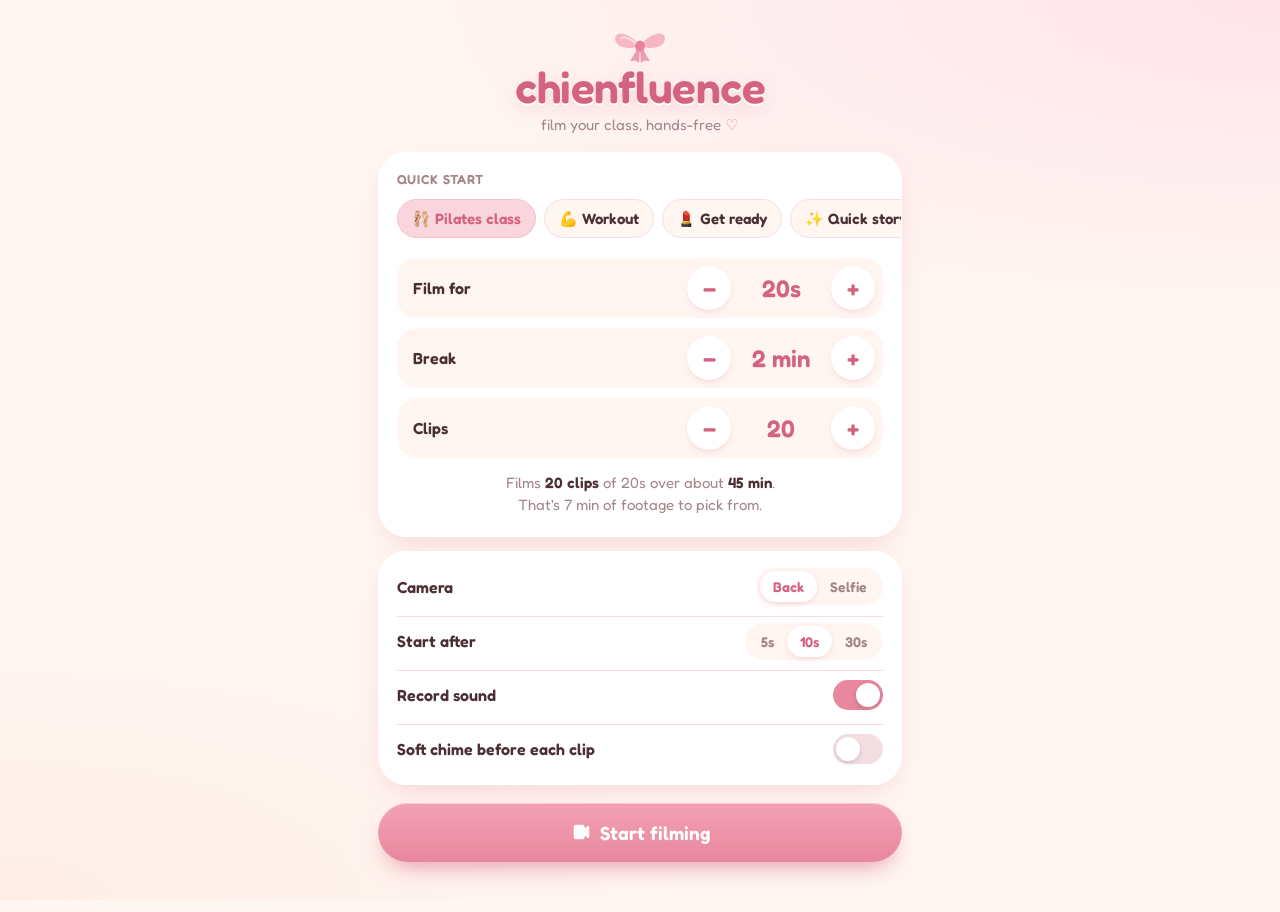
==== index.html @ 876bb77f "Chienfluence: cute interval video recorder for iPhone Set clip length, break length and clip count, " ====
<!doctype html>
<html lang="en">
<head>
  <meta charset="utf-8">
  <meta name="viewport" content="width=device-width, initial-scale=1, maximum-scale=1, user-scalable=no, viewport-fit=cover">
  <title>Chienfluence</title>
  <meta name="description" content="Film a whole class in short clips, hands-free. Pick your favorites and save them or join them into one video.">
  <meta name="theme-color" content="#fff6f2">
  <meta name="color-scheme" content="light">
  <meta name="mobile-web-app-capable" content="yes">
  <meta name="apple-mobile-web-app-capable" content="yes">
  <meta name="apple-mobile-web-app-status-bar-style" content="default">
  <meta name="apple-mobile-web-app-title" content="Chienfluence">
  <link rel="manifest" href="manifest.webmanifest">
  <link rel="apple-touch-icon" href="icons/apple-touch-icon.png">
  <link rel="icon" href="icons/icon-192.png">
  <link rel="preconnect" href="https://fonts.googleapis.com">
  <link rel="preconnect" href="https://fonts.gstatic.com" crossorigin>
  <link rel="stylesheet" href="https://fonts.googleapis.com/css2?family=Fredoka:wght@500;600;700&display=swap">
  <link rel="stylesheet" href="style.css?v=1">
</head>
<body>
  <!-- ============ HOME / SETUP ============ -->
  <main id="home" class="screen">
    <header class="brand">
      <svg class="bow" viewBox="0 0 64 40" aria-hidden="true"><use href="#i-bow"/></svg>
      <h1>chienfluence</h1>
      <p class="tag">film your class, hands-free <span aria-hidden="true">♡</span></p>
    </header>

    <div id="install-tip" class="tip" hidden>
      <span>Add me to your Home Screen: tap <b>Share</b> <svg class="ico-inline" viewBox="0 0 24 24" aria-hidden="true"><use href="#i-share"/></svg> then <b>Add to Home Screen</b></span>
      <button class="x" aria-label="Hide tip">×</button>
    </div>

    <section class="card">
      <p class="label">Quick start</p>
      <div id="presets" class="chips" role="radiogroup" aria-label="Presets"></div>

      <div class="steppers">
        <div class="stepper" data-key="clip">
          <span class="s-label">Film for</span>
          <button class="round" data-dir="-1" aria-label="Shorter clips">−</button>
          <output class="s-value"></output>
          <button class="round" data-dir="1" aria-label="Longer clips">+</button>
        </div>
        <div class="stepper" data-key="brk">
          <span class="s-label">Break</span>
          <button class="round" data-dir="-1" aria-label="Shorter breaks">−</button>
          <output class="s-value"></output>
          <button class="round" data-dir="1" aria-label="Longer breaks">+</button>
        </div>
        <div class="stepper" data-key="count">
          <span class="s-label">Clips</span>
          <button class="round" data-dir="-1" aria-label="Fewer clips">−</button>
          <output class="s-value"></output>
          <button class="round" data-dir="1" aria-label="More clips">+</button>
        </div>
      </div>

      <p id="summary" class="summary"></p>
    </section>

    <section class="card options">
      <div class="opt">
        <span>Camera</span>
        <div class="seg" id="opt-facing" role="radiogroup" aria-label="Camera">
          <button data-v="environment" role="radio">Back</button>
          <button data-v="user" role="radio">Selfie</button>
        </div>
      </div>
      <div class="opt">
        <span>Start after</span>
        <div class="seg" id="opt-delay" role="radiogroup" aria-label="Start after">
          <button data-v="5" role="radio">5s</button>
          <button data-v="10" role="radio">10s</button>
          <button data-v="30" role="radio">30s</button>
        </div>
      </div>
      <label class="opt switch">
        <span>Record sound</span>
        <input type="checkbox" id="opt-sound"><i></i>
      </label>
      <label class="opt switch">
        <span>Soft chime before each clip</span>
        <input type="checkbox" id="opt-chime"><i></i>
      </label>
    </section>

    <button id="start" class="btn primary big">
      <svg viewBox="0 0 24 24" aria-hidden="true"><use href="#i-cam"/></svg>
      Start filming
    </button>

    <section id="past" hidden>
      <h2>Your sessions</h2>
      <ul id="sessions"></ul>
    </section>
  </main>

  <!-- ============ SHOOTING ============ -->
  <section id="shoot" class="screen" hidden>
    <video id="cam" playsinline muted autoplay></video>
    <div class="shade"></div>

    <div class="hud-top">
      <span id="pill-count" class="pill"></span>
      <span id="pill-rec" class="pill rec" hidden><i></i><span id="rec-time">0:00</span></span>
      <button id="flip" class="pill icon" aria-label="Switch camera"><svg viewBox="0 0 24 24"><use href="#i-flip"/></svg></button>
    </div>

    <div id="center" class="center">
      <div class="ring-wrap">
        <svg class="ring" viewBox="0 0 120 120" aria-hidden="true">
          <circle cx="60" cy="60" r="54" class="ring-bg"/>
          <circle cx="60" cy="60" r="54" class="ring-fg" id="ring-fg"/>
        </svg>
        <div class="ring-text">
          <span id="big" class="big-num"></span>
          <span id="small" class="small-txt"></span>
        </div>
      </div>
      <p id="status" class="status"></p>
    </div>

    <p id="awake-tip" class="awake-tip" hidden>Tip: set <b>Auto-Lock</b> to <b>Never</b> in Settings so your screen stays on</p>

    <div class="hud-bottom">
      <button id="skip" class="btn glass" hidden>Film now</button>
      <button id="stop" class="btn glass">Done</button>
    </div>
  </section>

  <!-- ============ REVIEW ============ -->
  <section id="review" class="screen" hidden>
    <header class="bar">
      <button id="back" class="round ghost" aria-label="Back"><svg viewBox="0 0 24 24"><use href="#i-back"/></svg></button>
      <div class="bar-title">
        <h2>Your clips</h2>
        <p id="review-sub"></p>
      </div>
      <button id="select-all" class="link">Select all</button>
    </header>
    <p class="hint">Tap a clip to watch it. Tap <span class="mini-heart">♡</span> to pick it.</p>
    <ul id="grid" class="grid"></ul>

    <footer class="actions" id="actions"></footer>
  </section>

  <!-- ============ CLIP PLAYER ============ -->
  <dialog id="player" class="modal">
    <div class="player-box">
      <video id="player-video" playsinline controls loop></video>
      <div class="player-actions">
        <button id="p-pick" class="btn soft"><span class="h">♡</span> Pick</button>
        <button id="p-save" class="btn soft">Save</button>
        <button id="p-del" class="btn soft danger">Delete</button>
      </div>
      <button id="p-close" class="round close" aria-label="Close">×</button>
    </div>
  </dialog>

  <!-- ============ SHEET (confirm, join result, errors) ============ -->
  <dialog id="sheet" class="modal sheet">
    <div class="sheet-box" id="sheet-box"></div>
  </dialog>

  <div id="toast" class="toast" role="status" aria-live="polite"></div>

  <!-- icons -->
  <svg width="0" height="0" style="position:absolute" aria-hidden="true">
    <symbol id="i-bow" viewBox="0 0 64 40">
      <path d="M32 20C24 8 8 2 5 9c-3 7 5 18 27 11z" fill="#f7b6c4"/>
      <path d="M32 20c8-12 24-18 27-11 3 7-5 18-27 11z" fill="#f7b6c4"/>
      <path d="M30 21l-9 16 6-1 4 3 1-18zM34 21l9 16-6-1-4 3-1-18z" fill="#ef9db0"/>
      <ellipse cx="32" cy="20" rx="5.5" ry="6" fill="#e9839b"/>
      <path d="M11 11c4-2 11 1 16 6" stroke="#fff" stroke-opacity=".6" stroke-width="2" fill="none" stroke-linecap="round"/>
    </symbol>
    <symbol id="i-cam" viewBox="0 0 24 24"><path fill="currentColor" d="M4 6.5A2.5 2.5 0 0 1 6.5 4h7A2.5 2.5 0 0 1 16 6.5v1.3l3.4-2.1A1 1 0 0 1 21 6.6v10.8a1 1 0 0 1-1.6.9L16 16.2v1.3a2.5 2.5 0 0 1-2.5 2.5h-7A2.5 2.5 0 0 1 4 17.5z"/></symbol>
    <symbol id="i-flip" viewBox="0 0 24 24"><path fill="none" stroke="currentColor" stroke-width="2" stroke-linecap="round" stroke-linejoin="round" d="M20 11a8 8 0 0 0-14.3-4.9L4 8M4 4v4h4M4 13a8 8 0 0 0 14.3 4.9L20 16m0 4v-4h-4"/></symbol>
    <symbol id="i-back" viewBox="0 0 24 24"><path fill="none" stroke="currentColor" stroke-width="2.4" stroke-linecap="round" stroke-linejoin="round" d="M15 5l-7 7 7 7"/></symbol>
    <symbol id="i-share" viewBox="0 0 24 24"><path fill="none" stroke="currentColor" stroke-width="2" stroke-linecap="round" stroke-linejoin="round" d="M12 3v12M8 7l4-4 4 4M6 11H5v9h14v-9h-1"/></symbol>
    <symbol id="i-trash" viewBox="0 0 24 24"><path fill="none" stroke="currentColor" stroke-width="2" stroke-linecap="round" stroke-linejoin="round" d="M4 7h16M10 11v6M14 11v6M6 7l1 12a2 2 0 0 0 2 2h6a2 2 0 0 0 2-2l1-12M9 7V5a1 1 0 0 1 1-1h4a1 1 0 0 1 1 1v2"/></symbol>
    <symbol id="i-play" viewBox="0 0 24 24"><path fill="currentColor" d="M8 5.5v13a1 1 0 0 0 1.5.9l10.5-6.5a1 1 0 0 0 0-1.8L9.5 4.6A1 1 0 0 0 8 5.5z"/></symbol>
  </svg>

  <script type="module" src="app.js?v=1"></script>
</body>
</html>
---- style.css ----
:root {
  --cream: #fff6f2;
  --cream-2: #fdebe6;
  --card: #ffffff;
  --blush: #f9d6dd;
  --blush-2: #f6c2cd;
  --rose: #e8879e;
  --rose-deep: #d4637f;
  --cocoa: #4a3034;
  --muted: #a3858a;
  --line: #f3dfe2;
  --shadow: 0 10px 30px -12px rgba(212, 99, 127, .35);
  --round: "Fredoka", ui-rounded, "SF Pro Rounded", system-ui, sans-serif;
  --body: ui-rounded, "SF Pro Rounded", "Fredoka", system-ui, -apple-system, sans-serif;
  --safe-t: env(safe-area-inset-top, 0px);
  --safe-b: env(safe-area-inset-bottom, 0px);
  color-scheme: light;
}

* { box-sizing: border-box; -webkit-tap-highlight-color: transparent; }
html, body { margin: 0; height: 100%; }
body {
  font-family: var(--body);
  color: var(--cocoa);
  background:
    radial-gradient(120% 60% at 100% 0%, #ffe4ea 0%, transparent 60%),
    radial-gradient(90% 50% at 0% 100%, #ffeee6 0%, transparent 60%),
    var(--cream);
  background-attachment: fixed;
  -webkit-font-smoothing: antialiased;
  -webkit-user-select: none;
  user-select: none;
  overscroll-behavior: none;
}
button { font: inherit; color: inherit; border: 0; background: none; cursor: pointer; padding: 0; }
svg { display: block; }
[hidden] { display: none !important; }

.screen {
  min-height: 100dvh;
  padding: calc(var(--safe-t) + 18px) 18px calc(var(--safe-b) + 24px);
  max-width: 560px;
  margin: 0 auto;
}

/* ---------- brand ---------- */
.brand { text-align: center; margin: 10px 0 18px; }
.brand .bow { width: 58px; height: 36px; margin: 0 auto -4px; animation: bob 3.2s ease-in-out infinite; }
.brand h1 {
  font-family: var(--round);
  font-weight: 600;
  font-size: clamp(34px, 10vw, 44px);
  letter-spacing: -.5px;
  margin: 0;
  color: var(--rose-deep);
  text-shadow: 0 2px 0 #fff, 0 6px 18px rgba(232, 135, 158, .25);
}
.brand .tag { margin: 2px 0 0; color: var(--muted); font-size: 15px; }
.brand .tag span { color: var(--rose); }
@keyframes bob { 50% { transform: translateY(-3px) rotate(-3deg); } }

/* ---------- cards ---------- */
.card {
  background: var(--card);
  border-radius: 28px;
  padding: 18px;
  box-shadow: var(--shadow);
  border: 1.5px solid #fff;
  margin-bottom: 14px;
}
.label { margin: 0 0 10px; font-size: 13px; font-weight: 600; color: var(--muted); text-transform: uppercase; letter-spacing: .08em; }

.chips { display: flex; gap: 8px; overflow-x: auto; margin: 0 -18px 16px; padding: 2px 18px 4px; scrollbar-width: none; }
.chips::-webkit-scrollbar { display: none; }
.chip {
  flex: none;
  padding: 9px 14px;
  border-radius: 999px;
  background: var(--cream);
  border: 1.5px solid var(--line);
  font-weight: 600;
  font-size: 15px;
  white-space: nowrap;
  transition: transform .15s, background .2s, border-color .2s;
}
.chip[aria-checked="true"] { background: var(--blush); border-color: var(--blush-2); color: var(--rose-deep); }
.chip:active { transform: scale(.96); }

.steppers { display: grid; gap: 10px; }
.stepper {
  display: grid;
  grid-template-columns: 1fr 44px minmax(84px, auto) 44px;
  align-items: center;
  gap: 8px;
  background: var(--cream);
  border-radius: 20px;
  padding: 8px 8px 8px 16px;
}
.s-label { font-weight: 600; font-size: 16px; }
.s-value { font-family: var(--round); font-weight: 600; font-size: 24px; text-align: center; color: var(--rose-deep); font-variant-numeric: tabular-nums; }
.round {
  width: 44px; height: 44px;
  border-radius: 50%;
  display: grid; place-items: center;
  background: #fff;
  font-size: 24px; font-weight: 600; line-height: 1;
  color: var(--rose-deep);
  box-shadow: 0 3px 10px -4px rgba(212, 99, 127, .4);
  transition: transform .12s;
}
.round:active { transform: scale(.9); }
.round:disabled { opacity: .35; }
.round svg { width: 22px; height: 22px; }

.summary { margin: 14px 4px 2px; font-size: 15px; line-height: 1.45; color: var(--muted); text-align: center; }
.summary b { color: var(--cocoa); font-weight: 600; }

.options { display: grid; gap: 4px; padding: 10px 18px; }
.opt { display: flex; align-items: center; justify-content: space-between; gap: 12px; min-height: 50px; font-weight: 600; font-size: 16px; }
.opt + .opt { border-top: 1.5px solid var(--line); }
.seg { display: flex; background: var(--cream); border-radius: 999px; padding: 3px; }
.seg button { padding: 7px 13px; border-radius: 999px; font-size: 14px; font-weight: 600; color: var(--muted); transition: background .2s, color .2s; }
.seg button[aria-checked="true"] { background: #fff; color: var(--rose-deep); box-shadow: 0 2px 8px -3px rgba(212, 99, 127, .45); }

.switch { cursor: pointer; }
.switch input { position: absolute; opacity: 0; pointer-events: none; }
.switch i { flex: none; width: 50px; height: 30px; border-radius: 99px; background: var(--line); position: relative; transition: background .2s; }
.switch i::after { content: ""; position: absolute; top: 3px; left: 3px; width: 24px; height: 24px; border-radius: 50%; background: #fff; box-shadow: 0 2px 5px rgba(0,0,0,.15); transition: transform .2s; }
.switch input:checked + i { background: var(--rose); }
.switch input:checked + i::after { transform: translateX(20px); }
.switch input:focus-visible + i { outline: 2px solid var(--rose-deep); outline-offset: 2px; }

/* ---------- buttons ---------- */
.btn {
  display: inline-flex; align-items: center; justify-content: center; gap: 8px;
  padding: 14px 20px;
  border-radius: 999px;
  font-weight: 600; font-size: 17px;
  transition: transform .12s, opacity .2s;
}
.btn:active { transform: scale(.97); }
.btn:disabled { opacity: .45; }
.btn svg { width: 22px; height: 22px; }
.primary {
  color: #fff;
  background: linear-gradient(180deg, #f3a1b4, var(--rose));
  box-shadow: 0 12px 24px -10px rgba(212, 99, 127, .7), inset 0 1px 0 rgba(255,255,255,.4);
}
.soft { background: var(--blush); color: var(--rose-deep); }
.ghost-btn { background: #fff; color: var(--rose-deep); box-shadow: 0 3px 12px -5px rgba(212, 99, 127, .45); }
.danger { color: #c2415e; }
.big { width: 100%; padding: 18px; font-size: 19px; font-family: var(--round); margin: 4px 0 26px; }
.link { color: var(--rose-deep); font-weight: 600; font-size: 15px; padding: 8px 4px; }

/* ---------- tips ---------- */
.tip {
  display: flex; align-items: center; gap: 10px;
  background: #fff;
  border: 1.5px dashed var(--blush-2);
  border-radius: 18px;
  padding: 10px 8px 10px 14px;
  font-size: 14px; line-height: 1.4;
  margin-bottom: 14px;
}
.tip .x { font-size: 22px; color: var(--muted); width: 32px; height: 32px; flex: none; }
.ico-inline { display: inline-block; width: 16px; height: 16px; vertical-align: -3px; color: #3478f6; }

/* ---------- past sessions ---------- */
#past h2 { font-family: var(--round); font-weight: 600; font-size: 20px; margin: 0 4px 10px; }
#sessions { list-style: none; margin: 0; padding: 0; display: grid; gap: 10px; }
.session {
  width: 100%;
  display: flex; align-items: center; gap: 12px;
  background: #fff;
  border-radius: 22px;
  padding: 10px 14px 10px 10px;
  text-align: left;
  box-shadow: 0 6px 18px -12px rgba(212, 99, 127, .5);
}
.session img, .session .ph { width: 54px; height: 54px; border-radius: 16px; object-fit: cover; background: var(--blush); flex: none; }
.session b { display: block; font-size: 16px; }
.session small { color: var(--muted); font-size: 14px; }
.session .chev { margin-left: auto; color: var(--blush-2); font-size: 22px; }

/* ---------- shooting ---------- */
#shoot { position: fixed; inset: 0; max-width: none; padding: 0; background: #2b1d20; overflow: hidden; }
#cam { position: absolute; inset: 0; width: 100%; height: 100%; object-fit: cover; }
#cam.mirror { transform: scaleX(-1); }
.shade { position: absolute; inset: 0; background: rgba(255, 238, 242, .0); transition: background .5s, backdrop-filter .5s; pointer-events: none; }
#shoot.is-break .shade, #shoot.is-countdown .shade { background: rgba(74, 48, 52, .35); -webkit-backdrop-filter: blur(6px); backdrop-filter: blur(6px); }

.hud-top {
  position: absolute; left: 0; right: 0; top: 0;
  padding: calc(var(--safe-t) + 12px) 16px 0;
  display: flex; align-items: center; gap: 8px;
}
.pill {
  display: inline-flex; align-items: center; gap: 6px;
  padding: 8px 14px;
  border-radius: 999px;
  background: rgba(255, 255, 255, .85);
  -webkit-backdrop-filter: blur(10px); backdrop-filter: blur(10px);
  font-weight: 600; font-size: 15px; color: var(--cocoa);
  font-variant-numeric: tabular-nums;
}
.pill.rec { background: var(--rose); color: #fff; }
.pill.rec i { width: 9px; height: 9px; border-radius: 50%; background: #fff; animation: blink 1s steps(2) infinite; }
.pill.icon { margin-left: auto; width: 42px; height: 42px; padding: 0; justify-content: center; }
.pill.icon svg { width: 22px; height: 22px; }
@keyframes blink { 50% { opacity: .2; } }

.center {
  position: absolute; inset: 0;
  display: flex; flex-direction: column; align-items: center; justify-content: center;
  pointer-events: none;
  color: #fff;
  transition: opacity .4s;
}
#shoot.is-rec .center { opacity: 0; }
.ring-wrap { position: relative; width: min(64vw, 280px); aspect-ratio: 1; }
.ring { width: 100%; height: 100%; transform: rotate(-90deg); }
.ring circle { fill: none; stroke-width: 7; }
.ring-bg { stroke: rgba(255, 255, 255, .25); }
.ring-fg { stroke: #ffd3dd; stroke-linecap: round; stroke-dasharray: 339.3; stroke-dashoffset: 0; transition: stroke-dashoffset .25s linear; }
.ring-text { position: absolute; inset: 0; display: flex; flex-direction: column; align-items: center; justify-content: center; text-align: center; }
.big-num { font-family: var(--round); font-weight: 600; font-size: clamp(56px, 20vw, 92px); line-height: 1; font-variant-numeric: tabular-nums; text-shadow: 0 4px 20px rgba(0,0,0,.2); }
.small-txt { font-size: 17px; font-weight: 600; margin-top: 6px; opacity: .9; }
.status { margin: 22px 24px 0; font-family: var(--round); font-weight: 600; font-size: 24px; text-align: center; text-shadow: 0 2px 12px rgba(0,0,0,.25); }

.awake-tip {
  position: absolute; left: 16px; right: 16px; bottom: calc(var(--safe-b) + 92px);
  margin: 0; padding: 10px 14px; border-radius: 16px;
  background: rgba(255,255,255,.85); font-size: 14px; text-align: center;
}
.hud-bottom {
  position: absolute; left: 0; right: 0; bottom: 0;
  padding: 0 16px calc(var(--safe-b) + 18px);
  display: flex; gap: 10px; justify-content: center;
}
.glass {
  min-width: 130px;
  background: rgba(255, 255, 255, .88);
  -webkit-backdrop-filter: blur(10px); backdrop-filter: blur(10px);
  color: var(--rose-deep);
}

/* ---------- review ---------- */
#review { padding-bottom: calc(var(--safe-b) + 120px); }
.bar { display: flex; align-items: center; gap: 12px; margin-bottom: 6px; }
.round.ghost { background: #fff; }
.bar-title { flex: 1; min-width: 0; }
.bar h2 { margin: 0; font-family: var(--round); font-weight: 600; font-size: 24px; }
.bar p { margin: 0; color: var(--muted); font-size: 14px; }
.hint { margin: 8px 2px 14px; color: var(--muted); font-size: 14px; }
.mini-heart { color: var(--rose); font-weight: 700; }

.grid { list-style: none; margin: 0; padding: 0; display: grid; grid-template-columns: repeat(auto-fill, minmax(150px, 1fr)); gap: 12px; }
.tile { position: relative; }
.tile .open {
  display: block; width: 100%;
  aspect-ratio: 3 / 4;
  border-radius: 22px;
  overflow: hidden;
  background: var(--blush);
  box-shadow: 0 8px 20px -12px rgba(212, 99, 127, .7);
  transition: transform .15s, box-shadow .2s;
}
.tile .open:active { transform: scale(.97); }
.tile img { width: 100%; height: 100%; object-fit: cover; display: block; }
.tile .num, .tile .dur {
  position: absolute; bottom: 10px;
  padding: 3px 9px; border-radius: 999px;
  background: rgba(255, 255, 255, .9);
  font-size: 13px; font-weight: 600;
  pointer-events: none;
}
.tile .num { left: 10px; }
.tile .dur { right: 10px; }
.tile .play { position: absolute; inset: 0; display: grid; place-items: center; pointer-events: none; }
.tile .play svg { width: 40px; height: 40px; color: rgba(255,255,255,.92); filter: drop-shadow(0 2px 8px rgba(0,0,0,.25)); }
.pick {
  position: absolute; top: 6px; right: 6px;
  width: 48px; height: 48px;
  display: grid; place-items: center;
}
.pick span {
  width: 34px; height: 34px; border-radius: 50%;
  display: grid; place-items: center;
  background: rgba(255,255,255,.9);
  color: var(--rose);
  font-size: 19px; line-height: 1;
  box-shadow: 0 2px 8px rgba(0,0,0,.12);
  transition: transform .15s, background .2s;
}
.tile.on .open { box-shadow: 0 0 0 3.5px var(--rose), 0 10px 22px -10px rgba(212, 99, 127, .8); }
.tile.on .pick span { background: var(--rose); color: #fff; transform: scale(1.08); }

.actions {
  position: fixed; left: 0; right: 0; bottom: 0;
  padding: 12px 16px calc(var(--safe-b) + 14px);
  background: linear-gradient(180deg, rgba(255,246,242,0), var(--cream) 30%);
  display: flex; gap: 8px; justify-content: center;
}
.actions .btn { flex: 1; max-width: 220px; padding: 15px 12px; }
.actions .btn.icon-only { flex: 0 0 54px; padding: 15px 0; }

/* ---------- modals ---------- */
.modal {
  border: 0; padding: 0; margin: 0;
  max-width: none; max-height: none; width: 100%; height: 100%;
  background: transparent;
}
.modal::backdrop { background: rgba(74, 48, 52, .55); -webkit-backdrop-filter: blur(6px); backdrop-filter: blur(6px); }
.modal[open] { display: flex; align-items: center; justify-content: center; }
.player-box {
  position: relative;
  width: min(100% - 32px, 480px);
  display: flex; flex-direction: column; gap: 12px;
  animation: pop .25s ease-out;
}
.player-box video { width: 100%; max-height: 68dvh; border-radius: 26px; background: #000; object-fit: contain; }
.player-actions { display: flex; gap: 8px; }
.player-actions .btn { flex: 1; padding: 13px 8px; background: #fff; }
.player-actions .btn.on { background: var(--rose); color: #fff; }
.close { position: absolute; top: -14px; right: -10px; z-index: 2; font-size: 26px; }

.sheet { align-items: flex-end !important; }
.sheet-box {
  width: 100%; max-width: 560px;
  background: var(--cream);
  border-radius: 32px 32px 0 0;
  padding: 26px 20px calc(var(--safe-b) + 20px);
  text-align: center;
  animation: up .28s ease-out;
}
.sheet-box h3 { margin: 4px 0 6px; font-family: var(--round); font-weight: 600; font-size: 24px; }
.sheet-box p { margin: 0 auto 18px; color: var(--muted); font-size: 15px; line-height: 1.45; max-width: 340px; }
.sheet-box video { width: 100%; max-height: 46dvh; border-radius: 22px; background: #000; margin-bottom: 14px; }
.sheet-box .row { display: flex; gap: 10px; }
.sheet-box .row .btn { flex: 1; }
.sheet-box .emoji { font-size: 40px; }
.spinner { width: 54px; height: 54px; margin: 6px auto 14px; border-radius: 50%; border: 5px solid var(--blush); border-top-color: var(--rose); animation: spin .9s linear infinite; }
@keyframes spin { to { transform: rotate(360deg); } }
@keyframes pop { from { transform: scale(.94); opacity: 0; } }
@keyframes up { from { transform: translateY(40px); opacity: .4; } }

.toast {
  position: fixed; left: 50%; bottom: calc(var(--safe-b) + 100px);
  transform: translate(-50%, 20px);
  background: var(--cocoa); color: #fff;
  padding: 11px 18px; border-radius: 999px;
  font-weight: 600; font-size: 15px;
  opacity: 0; pointer-events: none;
  transition: opacity .25s, transform .25s;
  z-index: 10; white-space: nowrap;
}
.toast.show { opacity: 1; transform: translate(-50%, 0); }

@media (prefers-reduced-motion: reduce) {
  *, *::before, *::after { animation: none !important; transition: none !important; }
}
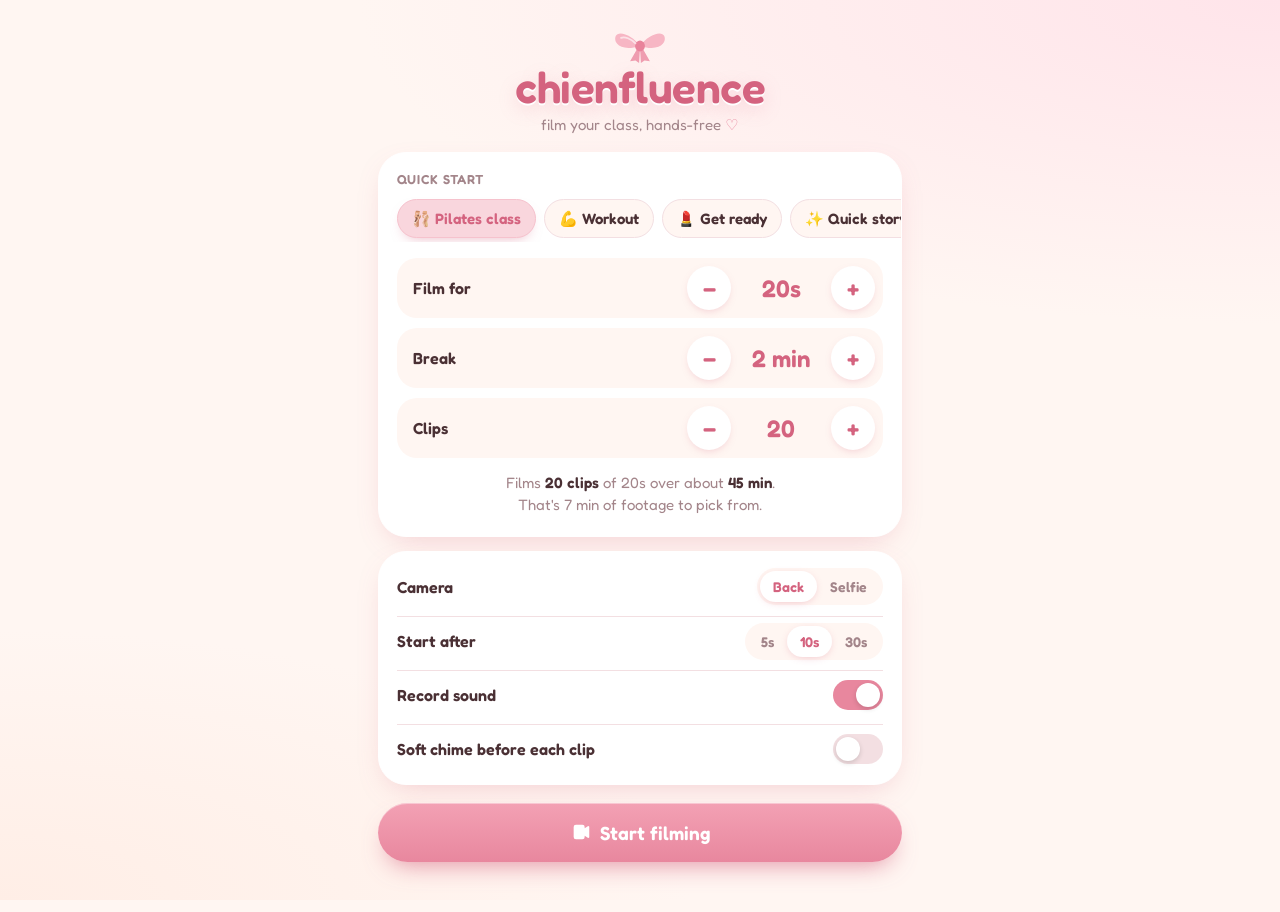
==== commit 3c49ea56: "Add springy animations, custom presets, and cancel before filming - Press/select animations: spring " ====
--- a/index.html
+++ b/index.html
@@ -17,7 +17,7 @@
   <link rel="preconnect" href="https://fonts.googleapis.com">
   <link rel="preconnect" href="https://fonts.gstatic.com" crossorigin>
   <link rel="stylesheet" href="https://fonts.googleapis.com/css2?family=Fredoka:wght@500;600;700&display=swap">
-  <link rel="stylesheet" href="style.css?v=1">
+  <link rel="stylesheet" href="style.css?v=2">
 </head>
 <body>
   <!-- ============ HOME / SETUP ============ -->
@@ -184,6 +184,6 @@
     <symbol id="i-play" viewBox="0 0 24 24"><path fill="currentColor" d="M8 5.5v13a1 1 0 0 0 1.5.9l10.5-6.5a1 1 0 0 0 0-1.8L9.5 4.6A1 1 0 0 0 8 5.5z"/></symbol>
   </svg>
 
-  <script type="module" src="app.js?v=1"></script>
+  <script type="module" src="app.js?v=2"></script>
 </body>
 </html>
--- a/style.css
+++ b/style.css
@@ -10,6 +10,8 @@
   --muted: #a3858a;
   --line: #f3dfe2;
   --shadow: 0 10px 30px -12px rgba(212, 99, 127, .35);
+  --spring: cubic-bezier(.34, 1.56, .64, 1);
+  --soft: cubic-bezier(.22, 1, .36, 1);
   --round: "Fredoka", ui-rounded, "SF Pro Rounded", system-ui, sans-serif;
   --body: ui-rounded, "SF Pro Rounded", "Fredoka", system-ui, -apple-system, sans-serif;
   --safe-t: env(safe-area-inset-top, 0px);
@@ -81,10 +83,13 @@
   font-weight: 600;
   font-size: 15px;
   white-space: nowrap;
-  transition: transform .15s, background .2s, border-color .2s;
-}
-.chip[aria-checked="true"] { background: var(--blush); border-color: var(--blush-2); color: var(--rose-deep); }
-.chip:active { transform: scale(.96); }
+  transition: transform .4s var(--spring), background .25s, border-color .25s, color .25s, box-shadow .25s;
+}
+.chip[aria-checked="true"] { background: var(--blush); border-color: var(--blush-2); color: var(--rose-deep); box-shadow: 0 6px 14px -8px rgba(212, 99, 127, .6); }
+.chip:active { transform: scale(.92); transition-duration: .1s; }
+.chip .edit { margin-left: 6px; font-size: 13px; opacity: .7; }
+.chip.new { border-style: dashed; border-color: var(--blush-2); color: var(--rose-deep); background: #fff; }
+.chip.new b { font-weight: 700; margin-right: 2px; }
 
 .steppers { display: grid; gap: 10px; }
 .stepper {
@@ -97,7 +102,7 @@
   padding: 8px 8px 8px 16px;
 }
 .s-label { font-weight: 600; font-size: 16px; }
-.s-value { font-family: var(--round); font-weight: 600; font-size: 24px; text-align: center; color: var(--rose-deep); font-variant-numeric: tabular-nums; }
+.s-value { display: block; font-family: var(--round); font-weight: 600; font-size: 24px; text-align: center; color: var(--rose-deep); font-variant-numeric: tabular-nums; }
 .round {
   width: 44px; height: 44px;
   border-radius: 50%;
@@ -106,9 +111,9 @@
   font-size: 24px; font-weight: 600; line-height: 1;
   color: var(--rose-deep);
   box-shadow: 0 3px 10px -4px rgba(212, 99, 127, .4);
-  transition: transform .12s;
-}
-.round:active { transform: scale(.9); }
+  transition: transform .4s var(--spring), opacity .2s;
+}
+.round:active { transform: scale(.82); transition-duration: .08s; }
 .round:disabled { opacity: .35; }
 .round svg { width: 22px; height: 22px; }
 
@@ -118,16 +123,27 @@
 .options { display: grid; gap: 4px; padding: 10px 18px; }
 .opt { display: flex; align-items: center; justify-content: space-between; gap: 12px; min-height: 50px; font-weight: 600; font-size: 16px; }
 .opt + .opt { border-top: 1.5px solid var(--line); }
-.seg { display: flex; background: var(--cream); border-radius: 999px; padding: 3px; }
-.seg button { padding: 7px 13px; border-radius: 999px; font-size: 14px; font-weight: 600; color: var(--muted); transition: background .2s, color .2s; }
-.seg button[aria-checked="true"] { background: #fff; color: var(--rose-deep); box-shadow: 0 2px 8px -3px rgba(212, 99, 127, .45); }
+.seg { position: relative; display: flex; background: var(--cream); border-radius: 999px; padding: 3px; }
+.seg::before {
+  content: ""; position: absolute; top: 3px; bottom: 3px; left: 0;
+  width: var(--w, 0); transform: translateX(var(--x, 0));
+  background: #fff; border-radius: 999px;
+  box-shadow: 0 2px 8px -3px rgba(212, 99, 127, .45);
+  transition: transform .45s var(--spring), width .45s var(--spring);
+}
+.seg button { position: relative; z-index: 1; padding: 7px 13px; border-radius: 999px; font-size: 14px; font-weight: 600; color: var(--muted); transition: color .25s, transform .35s var(--spring); }
+.seg button:active { transform: scale(.9); transition-duration: .08s; }
+.seg button[aria-checked="true"] { color: var(--rose-deep); }
 
 .switch { cursor: pointer; }
 .switch input { position: absolute; opacity: 0; pointer-events: none; }
 .switch i { flex: none; width: 50px; height: 30px; border-radius: 99px; background: var(--line); position: relative; transition: background .2s; }
-.switch i::after { content: ""; position: absolute; top: 3px; left: 3px; width: 24px; height: 24px; border-radius: 50%; background: #fff; box-shadow: 0 2px 5px rgba(0,0,0,.15); transition: transform .2s; }
+.switch i { transition: background .3s; }
+.switch i::after { content: ""; position: absolute; top: 3px; left: 3px; width: 24px; height: 24px; border-radius: 99px; background: #fff; box-shadow: 0 2px 5px rgba(0,0,0,.15); transition: transform .45s var(--spring), width .2s var(--soft); }
+.switch:active i::after { width: 30px; }
 .switch input:checked + i { background: var(--rose); }
 .switch input:checked + i::after { transform: translateX(20px); }
+.switch:active input:checked + i::after { transform: translateX(14px); }
 .switch input:focus-visible + i { outline: 2px solid var(--rose-deep); outline-offset: 2px; }
 
 /* ---------- buttons ---------- */
@@ -136,9 +152,9 @@
   padding: 14px 20px;
   border-radius: 999px;
   font-weight: 600; font-size: 17px;
-  transition: transform .12s, opacity .2s;
-}
-.btn:active { transform: scale(.97); }
+  transition: transform .45s var(--spring), opacity .2s, background .25s, color .25s;
+}
+.btn:active { transform: scale(.94); transition-duration: .08s; }
 .btn:disabled { opacity: .45; }
 .btn svg { width: 22px; height: 22px; }
 .primary {
@@ -149,7 +165,15 @@
 .soft { background: var(--blush); color: var(--rose-deep); }
 .ghost-btn { background: #fff; color: var(--rose-deep); box-shadow: 0 3px 12px -5px rgba(212, 99, 127, .45); }
 .danger { color: #c2415e; }
-.big { width: 100%; padding: 18px; font-size: 19px; font-family: var(--round); margin: 4px 0 26px; }
+.big { width: 100%; padding: 18px; font-size: 19px; font-family: var(--round); margin: 4px 0 26px; position: relative; overflow: hidden; }
+.big::after { /* a soft shine that sweeps across now and then */
+  content: ""; position: absolute; inset: 0;
+  background: linear-gradient(105deg, transparent 35%, rgba(255,255,255,.45) 50%, transparent 65%);
+  transform: translateX(-120%);
+  animation: shine 5s var(--soft) 1.5s infinite;
+  pointer-events: none;
+}
+@keyframes shine { 0% { transform: translateX(-120%); } 30%, 100% { transform: translateX(120%); } }
 .link { color: var(--rose-deep); font-weight: 600; font-size: 15px; padding: 8px 4px; }
 
 /* ---------- tips ---------- */
@@ -176,7 +200,13 @@
   padding: 10px 14px 10px 10px;
   text-align: left;
   box-shadow: 0 6px 18px -12px rgba(212, 99, 127, .5);
-}
+  transition: transform .45s var(--spring);
+}
+.session:active { transform: scale(.97); transition-duration: .08s; }
+#sessions li { animation: rise .5s var(--soft) both; }
+#sessions li:nth-child(2) { animation-delay: .05s; }
+#sessions li:nth-child(3) { animation-delay: .1s; }
+#sessions li:nth-child(n+4) { animation-delay: .15s; }
 .session img, .session .ph { width: 54px; height: 54px; border-radius: 16px; object-fit: cover; background: var(--blush); flex: none; }
 .session b { display: block; font-size: 16px; }
 .session small { color: var(--muted); font-size: 14px; }
@@ -223,7 +253,10 @@
 .ring-bg { stroke: rgba(255, 255, 255, .25); }
 .ring-fg { stroke: #ffd3dd; stroke-linecap: round; stroke-dasharray: 339.3; stroke-dashoffset: 0; transition: stroke-dashoffset .25s linear; }
 .ring-text { position: absolute; inset: 0; display: flex; flex-direction: column; align-items: center; justify-content: center; text-align: center; }
-.big-num { font-family: var(--round); font-weight: 600; font-size: clamp(56px, 20vw, 92px); line-height: 1; font-variant-numeric: tabular-nums; text-shadow: 0 4px 20px rgba(0,0,0,.2); }
+.ring-wrap { transition: transform .5s var(--spring); }
+#shoot.is-break .ring-wrap, #shoot.is-countdown .ring-wrap { animation: breathe 3.2s ease-in-out infinite; }
+@keyframes breathe { 50% { transform: scale(1.03); } }
+.big-num { display: inline-block; font-family: var(--round); font-weight: 600; font-size: clamp(56px, 20vw, 92px); line-height: 1; font-variant-numeric: tabular-nums; text-shadow: 0 4px 20px rgba(0,0,0,.2); }
 .small-txt { font-size: 17px; font-weight: 600; margin-top: 6px; opacity: .9; }
 .status { margin: 22px 24px 0; font-family: var(--round); font-weight: 600; font-size: 24px; text-align: center; text-shadow: 0 2px 12px rgba(0,0,0,.25); }
 
@@ -263,9 +296,13 @@
   overflow: hidden;
   background: var(--blush);
   box-shadow: 0 8px 20px -12px rgba(212, 99, 127, .7);
-  transition: transform .15s, box-shadow .2s;
-}
-.tile .open:active { transform: scale(.97); }
+  transition: transform .45s var(--spring), box-shadow .3s;
+}
+.tile .open:active { transform: scale(.95); transition-duration: .08s; }
+.grid.stagger .tile { animation: tileIn .55s var(--spring) both; animation-delay: calc(min(var(--i), 12) * 45ms); }
+.tile.out { animation: tileOut .3s var(--soft) forwards; pointer-events: none; }
+@keyframes tileIn { from { opacity: 0; transform: translateY(18px) scale(.9); } }
+@keyframes tileOut { to { opacity: 0; transform: scale(.6) rotate(-4deg); } }
 .tile img { width: 100%; height: 100%; object-fit: cover; display: block; }
 .tile .num, .tile .dur {
   position: absolute; bottom: 10px;
@@ -290,8 +327,9 @@
   color: var(--rose);
   font-size: 19px; line-height: 1;
   box-shadow: 0 2px 8px rgba(0,0,0,.12);
-  transition: transform .15s, background .2s;
-}
+  transition: transform .4s var(--spring), background .25s, color .25s;
+}
+.pick:active span { transform: scale(.8); transition-duration: .08s; }
 .tile.on .open { box-shadow: 0 0 0 3.5px var(--rose), 0 10px 22px -10px rgba(212, 99, 127, .8); }
 .tile.on .pick span { background: var(--rose); color: #fff; transform: scale(1.08); }
 
@@ -310,18 +348,20 @@
   max-width: none; max-height: none; width: 100%; height: 100%;
   background: transparent;
 }
-.modal::backdrop { background: rgba(74, 48, 52, .55); -webkit-backdrop-filter: blur(6px); backdrop-filter: blur(6px); }
+.modal::backdrop { background: rgba(74, 48, 52, .55); -webkit-backdrop-filter: blur(6px); backdrop-filter: blur(6px); animation: fade .3s ease-out; }
+@keyframes fade { from { opacity: 0; } }
 .modal[open] { display: flex; align-items: center; justify-content: center; }
 .player-box {
   position: relative;
   width: min(100% - 32px, 480px);
   display: flex; flex-direction: column; gap: 12px;
-  animation: pop .25s ease-out;
+  animation: pop .45s var(--spring);
 }
 .player-box video { width: 100%; max-height: 68dvh; border-radius: 26px; background: #000; object-fit: contain; }
 .player-actions { display: flex; gap: 8px; }
 .player-actions .btn { flex: 1; padding: 13px 8px; background: #fff; }
 .player-actions .btn.on { background: var(--rose); color: #fff; }
+.player-actions .h { display: inline-block; }
 .close { position: absolute; top: -14px; right: -10px; z-index: 2; font-size: 26px; }
 
 .sheet { align-items: flex-end !important; }
@@ -331,8 +371,26 @@
   border-radius: 32px 32px 0 0;
   padding: 26px 20px calc(var(--safe-b) + 20px);
   text-align: center;
-  animation: up .28s ease-out;
-}
+  animation: up .5s var(--spring);
+}
+.sheet-box .steppers { margin: 0 0 18px; text-align: left; }
+.sheet-box .stepper { background: #fff; }
+.emoji-pick { display: grid; grid-template-columns: repeat(8, 1fr); gap: 6px; margin: 14px 0; }
+.emoji-pick button {
+  aspect-ratio: 1; border-radius: 14px; font-size: 22px; background: #fff;
+  transition: transform .4s var(--spring), background .2s, box-shadow .2s;
+}
+.emoji-pick button:active { transform: scale(.85); transition-duration: .08s; }
+.emoji-pick button[aria-checked="true"] { background: var(--blush); box-shadow: 0 0 0 2.5px var(--rose); }
+.field {
+  width: 100%; margin: 0 0 12px; padding: 14px 16px;
+  border: 1.5px solid var(--line); border-radius: 18px; background: #fff;
+  font: 600 17px var(--body); color: var(--cocoa);
+  -webkit-user-select: text; user-select: text;
+  transition: border-color .2s, box-shadow .2s;
+}
+.field::placeholder { color: #c9adb2; font-weight: 500; }
+.field:focus { outline: none; border-color: var(--rose); box-shadow: 0 0 0 4px rgba(232, 135, 158, .18); }
 .sheet-box h3 { margin: 4px 0 6px; font-family: var(--round); font-weight: 600; font-size: 24px; }
 .sheet-box p { margin: 0 auto 18px; color: var(--muted); font-size: 15px; line-height: 1.45; max-width: 340px; }
 .sheet-box video { width: 100%; max-height: 46dvh; border-radius: 22px; background: #000; margin-bottom: 14px; }
@@ -341,7 +399,7 @@
 .sheet-box .emoji { font-size: 40px; }
 .spinner { width: 54px; height: 54px; margin: 6px auto 14px; border-radius: 50%; border: 5px solid var(--blush); border-top-color: var(--rose); animation: spin .9s linear infinite; }
 @keyframes spin { to { transform: rotate(360deg); } }
-@keyframes pop { from { transform: scale(.94); opacity: 0; } }
+@keyframes pop { from { transform: scale(.88); opacity: 0; } }
 @keyframes up { from { transform: translateY(40px); opacity: .4; } }
 
 .toast {
@@ -351,10 +409,39 @@
   padding: 11px 18px; border-radius: 999px;
   font-weight: 600; font-size: 15px;
   opacity: 0; pointer-events: none;
-  transition: opacity .25s, transform .25s;
+  transition: opacity .25s, transform .45s var(--spring);
   z-index: 10; white-space: nowrap;
 }
 .toast.show { opacity: 1; transform: translate(-50%, 0); }
+
+/* ---------- one-shot animations (app.js bump) ---------- */
+.a-pop { animation: a-pop .45s var(--spring); }
+.a-up { animation: a-up .35s var(--spring); }
+.a-down { animation: a-down .35s var(--spring); }
+.a-nope { animation: a-nope .4s var(--soft); }
+.a-enter { animation: a-enter .45s var(--soft); }
+.a-count { animation: a-count .6s var(--spring); }
+.a-rise { animation: rise .4s var(--spring); }
+@keyframes a-pop { 40% { transform: scale(1.18); } }
+@keyframes a-up { from { transform: translateY(45%); opacity: 0; } }
+@keyframes a-down { from { transform: translateY(-45%); opacity: 0; } }
+@keyframes a-nope { 20% { transform: translateX(-6px); } 45% { transform: translateX(5px); } 70% { transform: translateX(-3px); } }
+@keyframes a-enter { from { opacity: 0; transform: translateY(14px); } }
+@keyframes a-count { from { transform: scale(1.7); opacity: 0; } }
+@keyframes rise { from { opacity: 0; transform: translateY(12px); } }
+#shoot.a-enter { animation-name: fade; }
+
+.burst {
+  position: fixed; z-index: 20; pointer-events: none;
+  color: var(--rose); line-height: 1;
+  transform: translate(-50%, -50%);
+  animation: burst .75s var(--soft) forwards;
+}
+@keyframes burst {
+  0% { opacity: 1; transform: translate(-50%, -50%) scale(.4); }
+  60% { opacity: 1; }
+  100% { opacity: 0; transform: translate(calc(-50% + var(--dx)), calc(-50% + var(--dy) - 10px)) scale(1.1); }
+}
 
 @media (prefers-reduced-motion: reduce) {
   *, *::before, *::after { animation: none !important; transition: none !important; }
